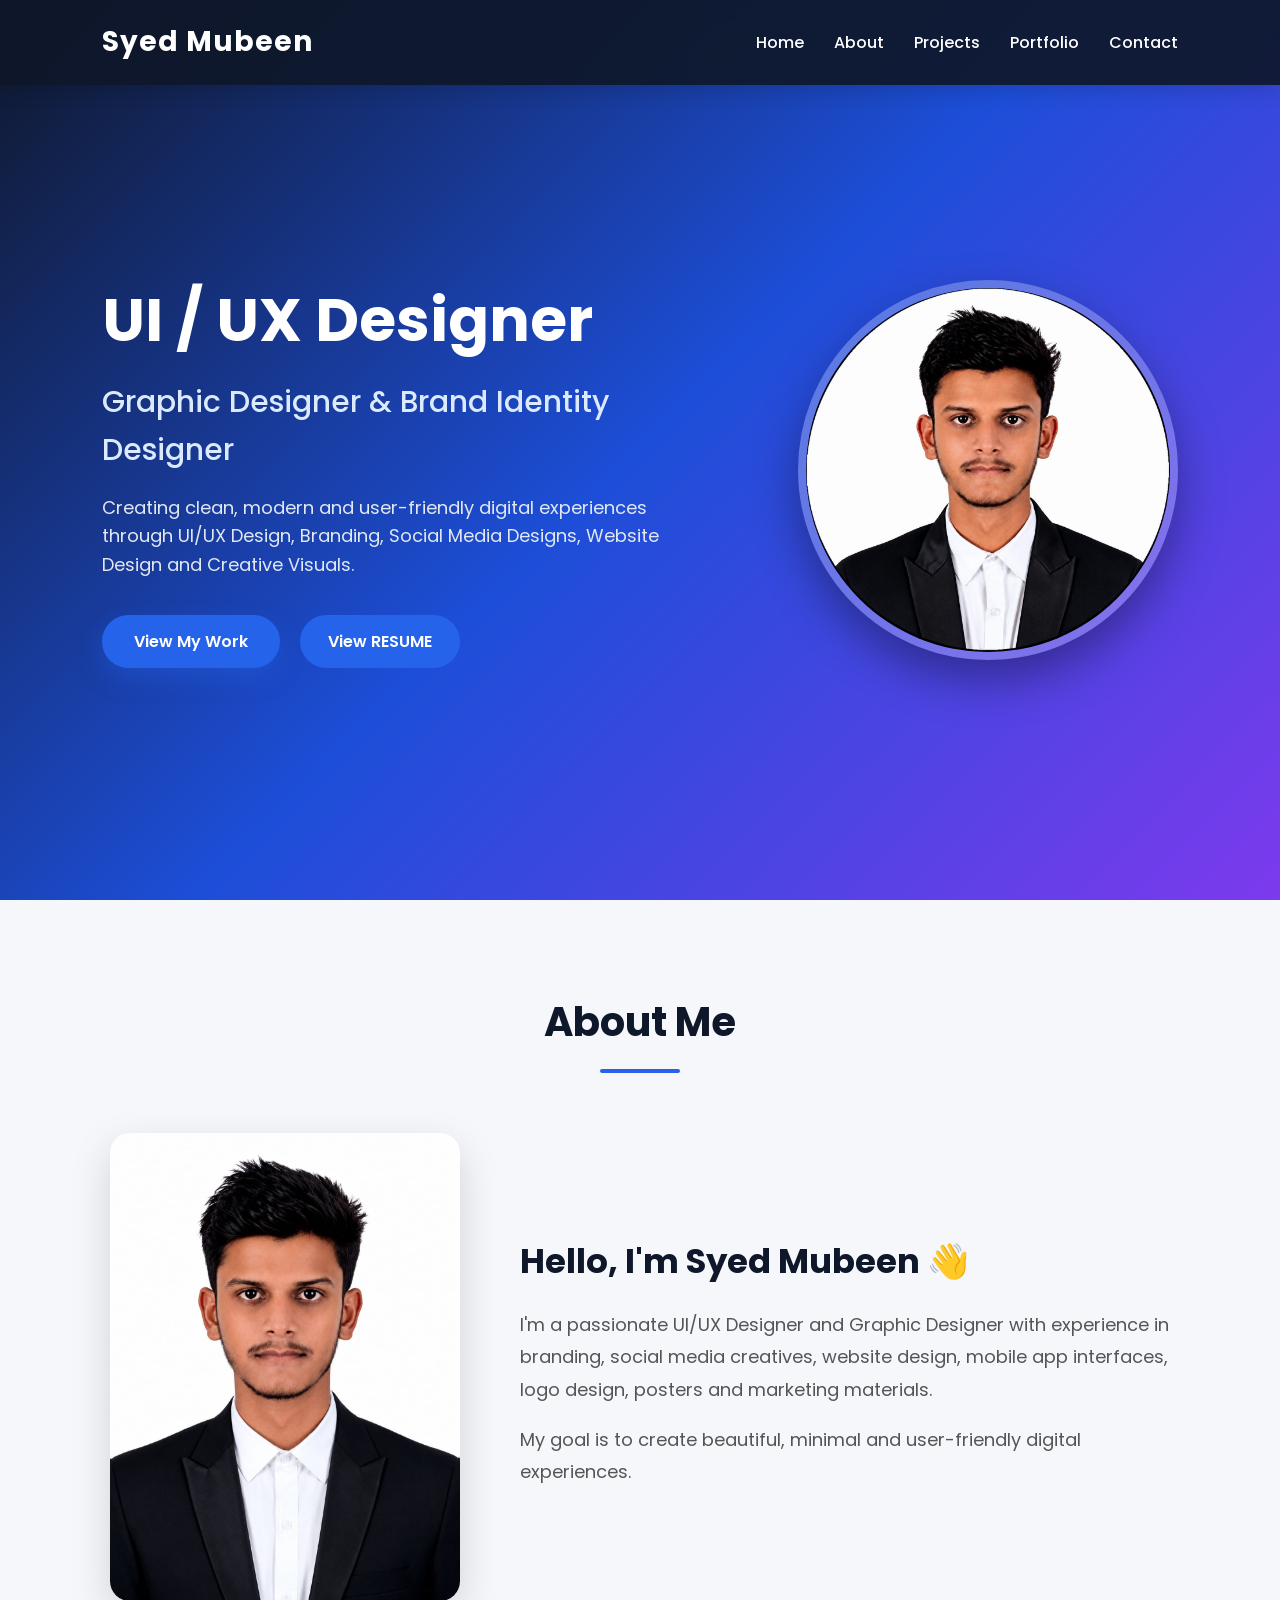
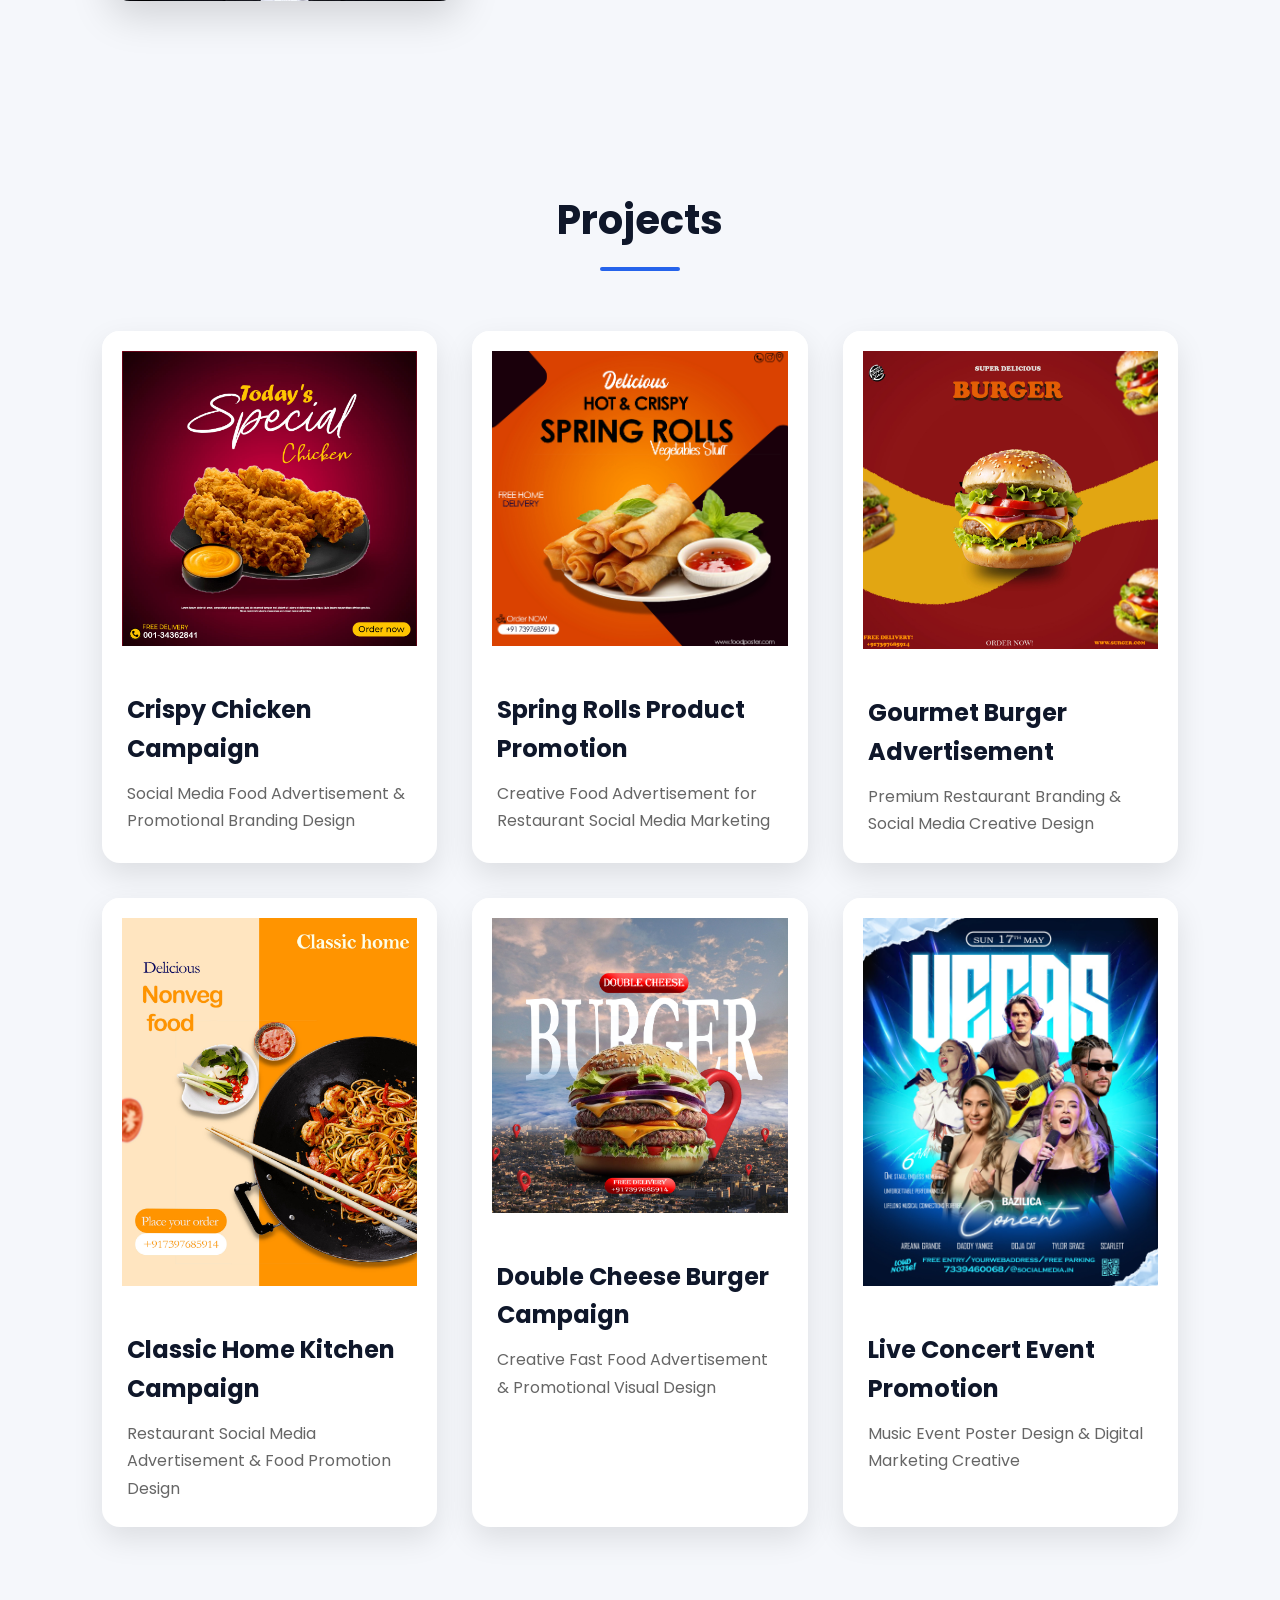
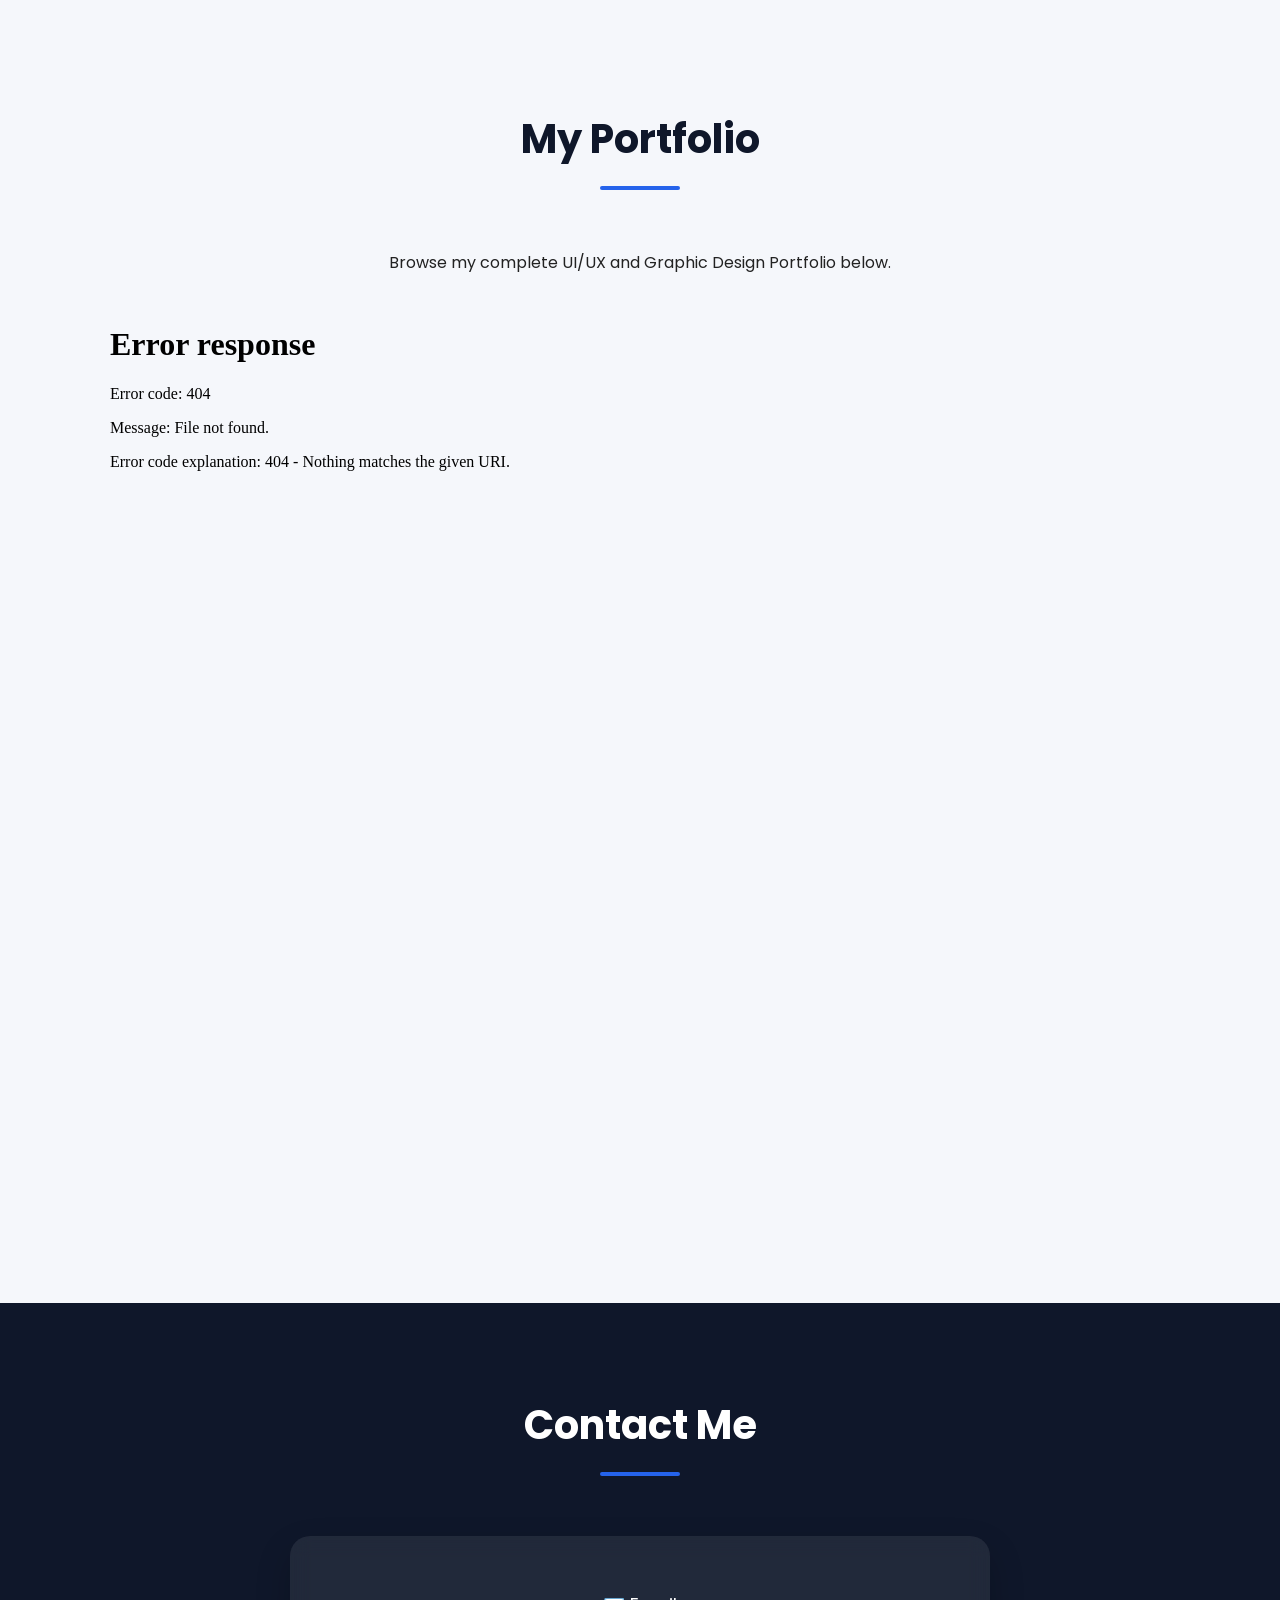
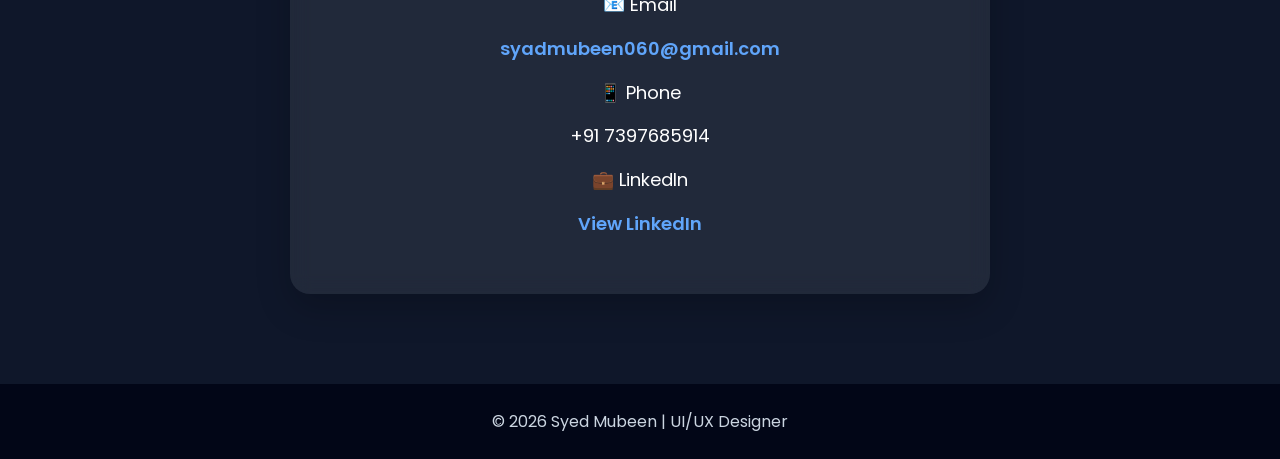
==== index.html @ ae84ab0b "Rename project.html to index.html" ====
<!DOCTYPE html>
<html lang="en">
<head>
    <meta charset="UTF-8">
    <meta name="viewport" content="width=device-width, initial-scale=1.0">
    <title>Syed Mubeen | UI/UX Designer</title>

    <!-- CSS -->
    <link rel="stylesheet" href="project.css">

    <!-- Google Font -->
    <link href="https://fonts.googleapis.com/css2?family=Poppins:wght@300;400;500;600;700&display=swap" rel="stylesheet">
</head>

<body>

<!-- ================= NAVBAR ================= -->

<header>

<div class="logo">
    Syed Mubeen
</div>

<nav>

<ul>

<li><a href="#home">Home</a></li>

<li><a href="#about">About</a></li>

<li><a href="#projects">Projects</a></li>

<li><a href="#portfolio">Portfolio</a></li>

<li><a href="#contact">Contact</a></li>

</ul>

</nav>

</header>

<!-- ================= HERO ================= -->

<section id="home" class="hero">

<div class="hero-text">

<h1>UI / UX Designer</h1>

<h2>Graphic Designer & Brand Identity Designer</h2>

<p>

Creating clean, modern and user-friendly digital experiences
through UI/UX Design, Branding, Social Media Designs,
Website Design and Creative Visuals.

</p>

<div class="hero-buttons">

<a href="#projects" class="btn">
View My Work
</a>

<a href="pdf file.html" class="pdf-btn">
    View RESUME
</a>

</div>

</div>

<div class="hero-image">
    <img src="images/profile1.jpeg.jpeg" alt="Syed Mubeen">
</div>

</section>

<!-- ================= ABOUT ================= -->

<section id="about">

<h2 class="section-title">
About Me
</h2>

<div class="about-container">

<div class="about-image">

<img src="images/profile.jpeg.jpeg">

</div>

<div class="about-text">

<h3>Hello, I'm Syed Mubeen 👋</h3>

<p>

I'm a passionate UI/UX Designer and Graphic Designer with experience in branding,
social media creatives, website design, mobile app interfaces,
logo design, posters and marketing materials.

</p>

<p>

My goal is to create beautiful,
minimal and user-friendly digital experiences.

</p>

</div>

</div>

</section>

<!-- ================= PROJECTS ================= -->

<section id="projects">

<h2 class="section-title">

Projects

</h2>

<div class="project-grid">

<!-- Project 1 -->

<div class="project-card">

    <div class="project-image">
        <img src="projects/project1.jpg.jpg" alt="Titan Fitness Branding">
    </div>

    <div class="project-content">
        <h3>Crispy Chicken Campaign</h3>
        <p>Social Media Food Advertisement & Promotional Branding Design</p>
    </div>

</div>

<!-- Project 2 -->

<div class="project-card">

    <div class="project-image">
        <img src="projects/project2.jpg.jpg" alt="Restaurant Poster">
    </div>

    <div class="project-content">
        <h3>Spring Rolls Product Promotion</h3>
        <p>Creative Food Advertisement for Restaurant Social Media Marketing</p>
    </div>

</div>

<!-- Project 3 -->

<div class="project-card">

    <div class="project-image">
        <img src="projects/project3.jpg.jpg" alt="Restaurant Poster">
    </div>

    <div class="project-content">
        <h3>Gourmet Burger Advertisement</h3>
        <p>Premium Restaurant Branding & Social Media Creative Design</p>
    </div>

</div>

<!-- Project 4 -->

<div class="project-card">

    <div class="project-image">
        <img src="projects/project4.jpg.jpg" alt="Restaurant Poster">
    </div>

    <div class="project-content">
        <h3>Classic Home Kitchen Campaign</h3>
        <p>Restaurant Social Media Advertisement & Food Promotion Design</p>
    </div>

</div>

<!-- Project 5 -->

<div class="project-card">

    <div class="project-image">
        <img src="projects/project5.jpg.jpg" alt="Restaurant Poster">
    </div>

    <div class="project-content">
        <h3>Double Cheese Burger Campaign</h3>
        <p>Creative Fast Food Advertisement & Promotional Visual Design</p>
    </div>

</div>

<!-- Project 6 -->

<div class="project-card">

    <div class="project-image">
        <img src="projects/project6.jpg.jpeg" alt="Restaurant Poster">
    </div>

    <div class="project-content">
        <h3>Live Concert Event Promotion</h3>
        <p>Music Event Poster Design & Digital Marketing Creative</p>
    </div>

</div>

</div>

</section>

<section id="portfolio">

    <h2 class="section-title">My Portfolio</h2>

    <p style="text-align:center; margin-bottom:30px;">
        Browse my complete UI/UX and Graphic Design Portfolio below.
    </p>

    <div class="pdf-viewer">

        <iframe
            src="pdfs/logo Portfolio.pdf.pdf"
            width="100%"
            height="900"
            frameborder="0">
        </iframe>

    </div>

</section>

<!-- ================= CONTACT ================= -->

<section id="contact">

<h2 class="section-title">

Contact Me

</h2>

<div class="contact-box">

<p>📧 Email</p>

<p>

<a href="mailto:syadmubeen060@gmail.com">

syadmubeen060@gmail.com

</a>

</p>

<p>📱 Phone</p>

<p>

+91 7397685914

</p>

<p>💼 LinkedIn</p>

<p>

<a href="https://www.linkedin.com/in/syed-mubeen-b4092838b"
target="_blank">

View LinkedIn

</a>

</p>

</div>

</section>

<footer>

© 2026 Syed Mubeen | UI/UX Designer

</footer>

</body>
</html>
---- project.css ----
@import url('https://fonts.googleapis.com/css2?family=Poppins:wght@300;400;500;600;700&display=swap');
*{
    margin:0;
    padding:0;
    box-sizing:border-box;
}

html{
    scroll-behavior:smooth;
}

body{
    font-family:'Poppins',sans-serif;
    background:#f5f7fb;
    color:#222;
    line-height:1.6;
    overflow-x:hidden;
}

/* ==========================
   HEADER
========================== */

header{
    position:fixed;
    top:0;
    left:0;
    width:100%;
    display:flex;
    justify-content:space-between;
    align-items:center;
    padding:20px 8%;
    background:rgba(15,23,42,.92);
    backdrop-filter:blur(10px);
    z-index:1000;
    box-shadow:0 5px 20px rgba(0,0,0,.15);
}

.logo{
    font-size:28px;
    font-weight:700;
    color:#ffffff;
    letter-spacing:1px;
    cursor:pointer;
}

nav ul{
    display:flex;
    list-style:none;
    gap:30px;
}

nav ul li a{
    text-decoration:none;
    color:#ffffff;
    font-size:16px;
    font-weight:500;
    transition:.3s;
    position:relative;
}

nav ul li a:hover{
    color:#60a5fa;
}

nav ul li a::after{
    content:"";
    position:absolute;
    left:0;
    bottom:-6px;
    width:0;
    height:2px;
    background:#60a5fa;
    transition:.3s;
}

nav ul li a:hover::after{
    width:100%;
}

/* ==========================
   HERO SECTION
========================== */

.hero{
    min-height:100vh;
    display:flex;
    justify-content:space-between;
    align-items:center;
    padding:120px 8% 80px;
    background:linear-gradient(135deg,#0f172a,#1d4ed8,#7c3aed);
    color:#ffffff;
}

.hero-text{
    max-width:600px;
}

.hero-text h1{
    font-size:60px;
    font-weight:700;
    margin-bottom:10px;
}

.hero-text h2{
    font-size:30px;
    font-weight:500;
    margin-bottom:20px;
    color:#dbeafe;
}

.hero-text p{
    font-size:18px;
    color:#e2e8f0;
    margin-bottom:35px;
}

/* ==========================
   BUTTONS
========================== */

.hero-buttons{
    display:flex;
    gap:20px;
    flex-wrap:wrap;
}

.btn{
    display:inline-block;
    padding:14px 32px;
    background:#2563eb;
    color:#ffffff;
    text-decoration:none;
    border-radius:50px;
    font-weight:600;
    transition:.3s;
    box-shadow:0 10px 25px rgba(37,99,235,.35);
}

.btn:hover{
    background:#1d4ed8;
    transform:translateY(-4px);
}

.btn-outline{
    display:inline-block;
    padding:14px 32px;
    border:2px solid #ffffff;
    color:#ffffff;
    text-decoration:none;
    border-radius:50px;
    font-weight:600;
    transition:.3s;
}

.btn-outline:hover{
    background:#ffffff;
    color:#0f172a;
}

/* ==========================
   HERO IMAGE
========================== */

.hero-image{
    display:flex;
    justify-content:center;
    align-items:center;
}

.hero-image img{
    width:380px;
    height:380px;
    object-fit:cover;
    border-radius:50%;
    border:8px solid rgba(255,255,255,.25);
    box-shadow:0 20px 45px rgba(0,0,0,.35);
}

/* ==========================
   COMMON SECTION
========================== */

section{
    padding:90px 8%;
}

.section-title{
    text-align:center;
    font-size:40px;
    margin-bottom:60px;
    color:#0f172a;
    position:relative;
}

.section-title::after{
    content:"";
    width:80px;
    height:4px;
    background:#2563eb;
    display:block;
    margin:15px auto 0;
    border-radius:50px;
}
/* ==========================================
   ABOUT SECTION
========================================== */

.about-container{
    display:flex;
    justify-content:center;
    align-items:center;
    gap:60px;
    flex-wrap:wrap;
}

.about-image img{
    width:350px;
    border-radius:20px;
    box-shadow:0 15px 40px rgba(0,0,0,.15);
    transition:.4s;
}

.about-image img:hover{
    transform:scale(1.03);
}

.about-text{
    max-width:650px;
}

.about-text h3{
    font-size:34px;
    color:#0f172a;
    margin-bottom:20px;
}

.about-text p{
    font-size:18px;
    color:#555;
    margin-bottom:18px;
    line-height:1.8;
}

/* ==========================================
   PROJECTS
========================================== */

.project-grid{
    display:grid;
    grid-template-columns:repeat(auto-fit,minmax(320px,1fr));
    gap:35px;
}

.project-card{
    background:#fff;
    border-radius:18px;
    overflow:hidden;
    box-shadow:0 12px 30px rgba(0,0,0,.10);
    transition:.35s;
}

.project-card:hover{
    transform:translateY(-12px) scale(1.02);
    box-shadow:0 25px 50px rgba(0,0,0,.18);
}

.project-image{
    padding:20px;
    background:#fff;
    display:flex;
    justify-content:center;
    align-items:center;
}

.project-image img{
    width:auto;
    height:auto;
    max-width:100%;
    max-height:700px;
    object-fit:contain;
    display:block;
}

.project-content{
    padding:25px;
}

.project-content h3{
    font-size:24px;
    color:#0f172a;
    margin-bottom:12px;
}

.project-content p{
    color:#666;
    line-height:1.7;
}

/* ==========================================
   PDF PORTFOLIO
========================================== */

.pdf-grid{
    display:grid;
    grid-template-columns:repeat(auto-fit,minmax(320px,1fr));
    gap:35px;
}

.pdf-card{
    background:linear-gradient(135deg,#ffffff,#f3f7ff);
    border-radius:20px;
    padding:35px;
    text-align:center;
    box-shadow:0 15px 35px rgba(0,0,0,.10);
    transition:.35s;
    border:1px solid #dbeafe;
}

.pdf-card:hover{
    transform:translateY(-10px) scale(1.03);
}

.pdf-card h3{
    font-size:26px;
    color:#0f172a;
    margin:20px 0 15px;
}

.pdf-card p{
    color:#666;
    line-height:1.8;
    margin-bottom:25px;
}

.pdf-btn{
    display:inline-block;
    padding:14px 28px;
    background:#2563eb;
    color:#fff;
    text-decoration:none;
    border-radius:50px;
    font-weight:600;
    transition:.3s;
}

.pdf-btn:hover{
    background:#1d4ed8;
    transform:scale(1.05);
}
/* ==========================================
   CONTACT SECTION
========================================== */

#contact{
    background:#0f172a;
    color:#ffffff;
}

#contact .section-title{
    color:#ffffff;
}

.contact-box{
    max-width:700px;
    margin:auto;
    background:rgba(255,255,255,.08);
    backdrop-filter:blur(10px);
    padding:40px;
    border-radius:20px;
    text-align:center;
    box-shadow:0 15px 35px rgba(0,0,0,.20);
}

.contact-box p{
    margin:15px 0;
    font-size:18px;
}

.contact-box a{
    color:#60a5fa;
    text-decoration:none;
    font-weight:600;
}

.contact-box a:hover{
    color:#ffffff;
}

/* ==========================================
   FOOTER
========================================== */

footer{
    background:#020617;
    color:#cbd5e1;
    text-align:center;
    padding:25px;
    font-size:16px;
}

/* ==========================================
   SCROLLBAR
========================================== */

::-webkit-scrollbar{
    width:10px;
}

::-webkit-scrollbar-track{
    background:#e5e7eb;
}

::-webkit-scrollbar-thumb{
    background:#2563eb;
    border-radius:20px;
}

::-webkit-scrollbar-thumb:hover{
    background:#1d4ed8;
}

/* ==========================================
   ANIMATIONS
========================================== */

.project-card,
.pdf-card,
.about-image img,
.hero-image img{
    animation:fadeUp 0.8s ease;
}

@keyframes fadeUp{
    from{
        opacity:0;
        transform:translateY(40px);
    }
    to{
        opacity:1;
        transform:translateY(0);
    }
}

/* ==========================================
   RESPONSIVE DESIGN
========================================== */

@media (max-width:992px){

header{
    padding:18px 5%;
}

.hero{
    flex-direction:column;
    text-align:center;
    padding-top:140px;
}

.hero-text{
    max-width:100%;
}

.hero-text h1{
    font-size:46px;
}

.hero-text h2{
    font-size:24px;
}

.hero-buttons{
    justify-content:center;
}

.hero-image{
    margin-top:40px;
}

.hero-image img{
    width:300px;
    height:300px;
}

.about-container{
    flex-direction:column;
    text-align:center;
}

.about-image img{
    width:300px;
}

}

@media (max-width:768px){

nav ul{
    flex-wrap:wrap;
    justify-content:center;
    gap:15px;
}

.logo{
    font-size:22px;
}

.hero-text h1{
    font-size:38px;
}

.hero-text h2{
    font-size:20px;
}

.hero-text p{
    font-size:16px;
}

.section-title{
    font-size:32px;
}

.project-grid,
.pdf-grid{
    grid-template-columns:1fr;
}

.contact-box{
    padding:25px;
}

}

@media (max-width:480px){

.hero{
    padding:120px 20px 60px;
}

section{
    padding:70px 20px;
    scroll-margin-top:90px;
}

.hero-image img{
    width:240px;
    height:240px;
}

.btn,
.btn-outline,
.pdf-btn{
    width:100%;
    text-align:center;
}

.contact-box p{
    font-size:16px;
}

}
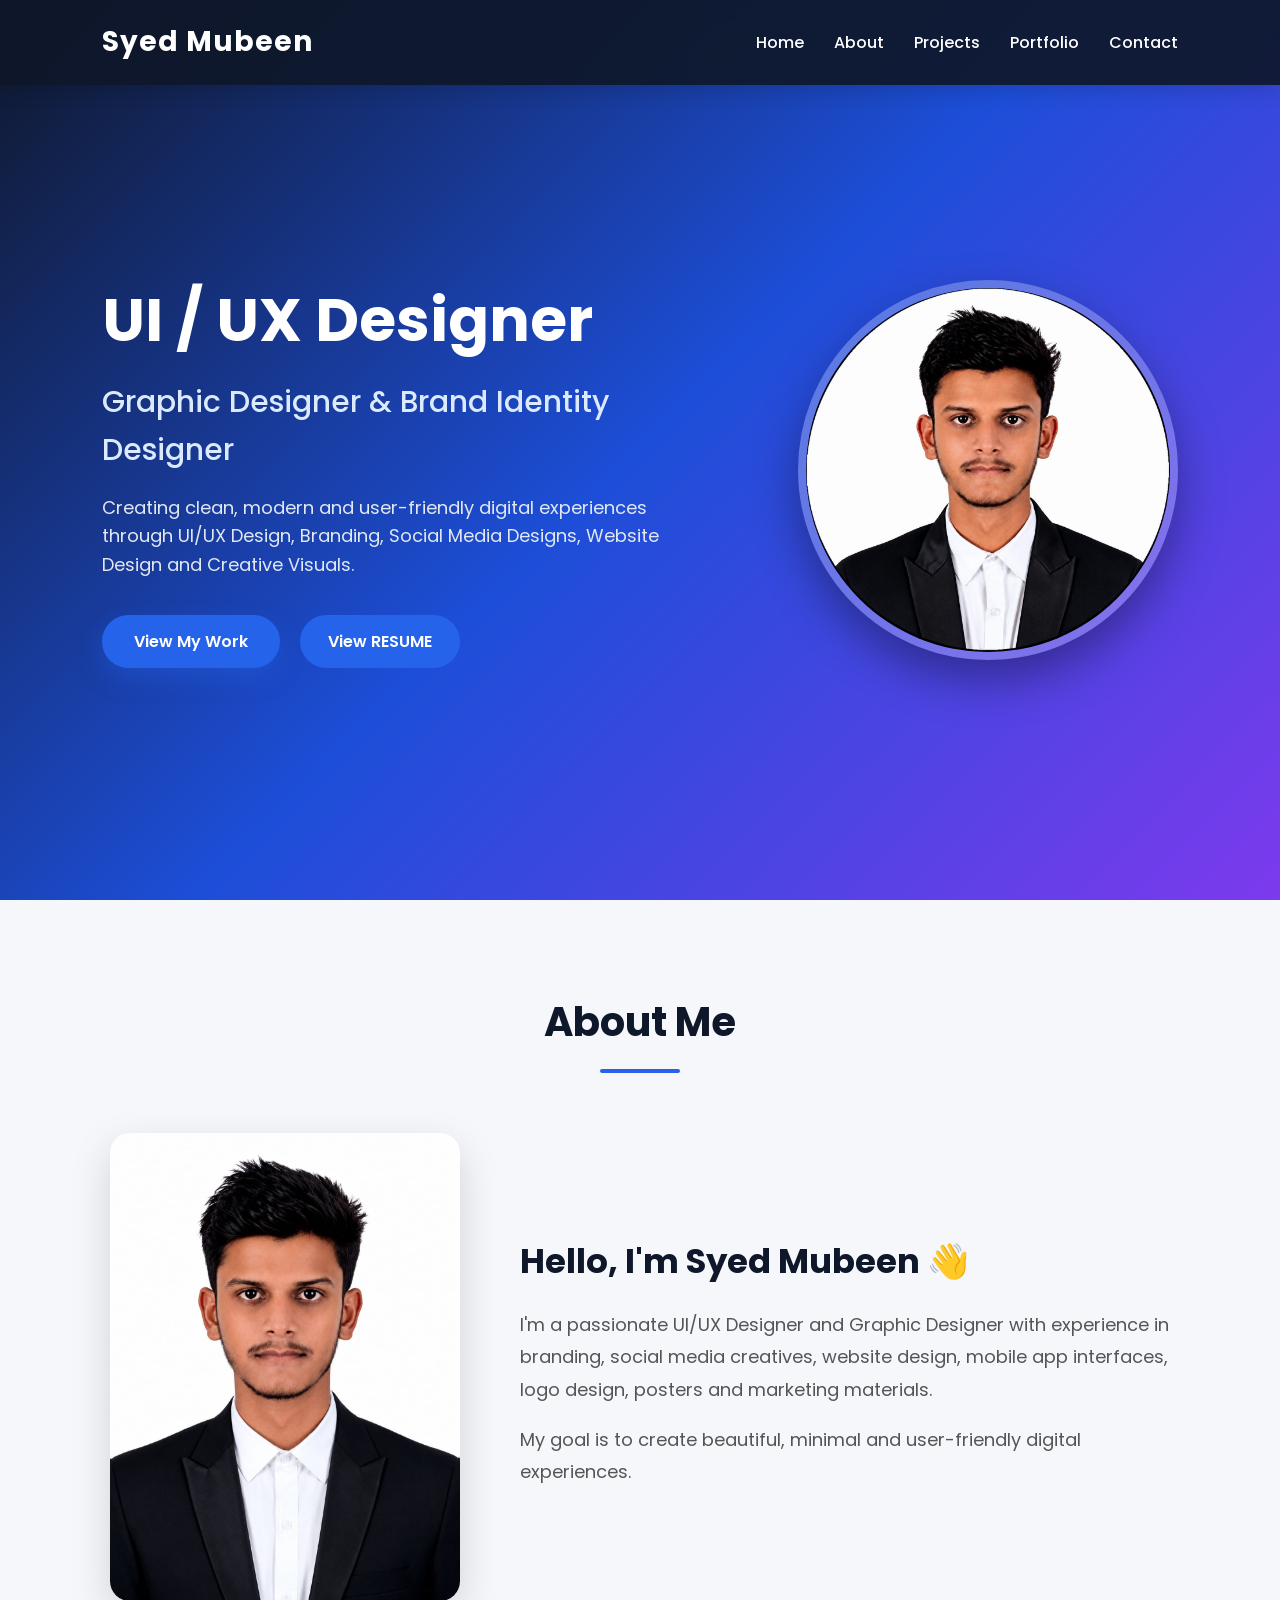
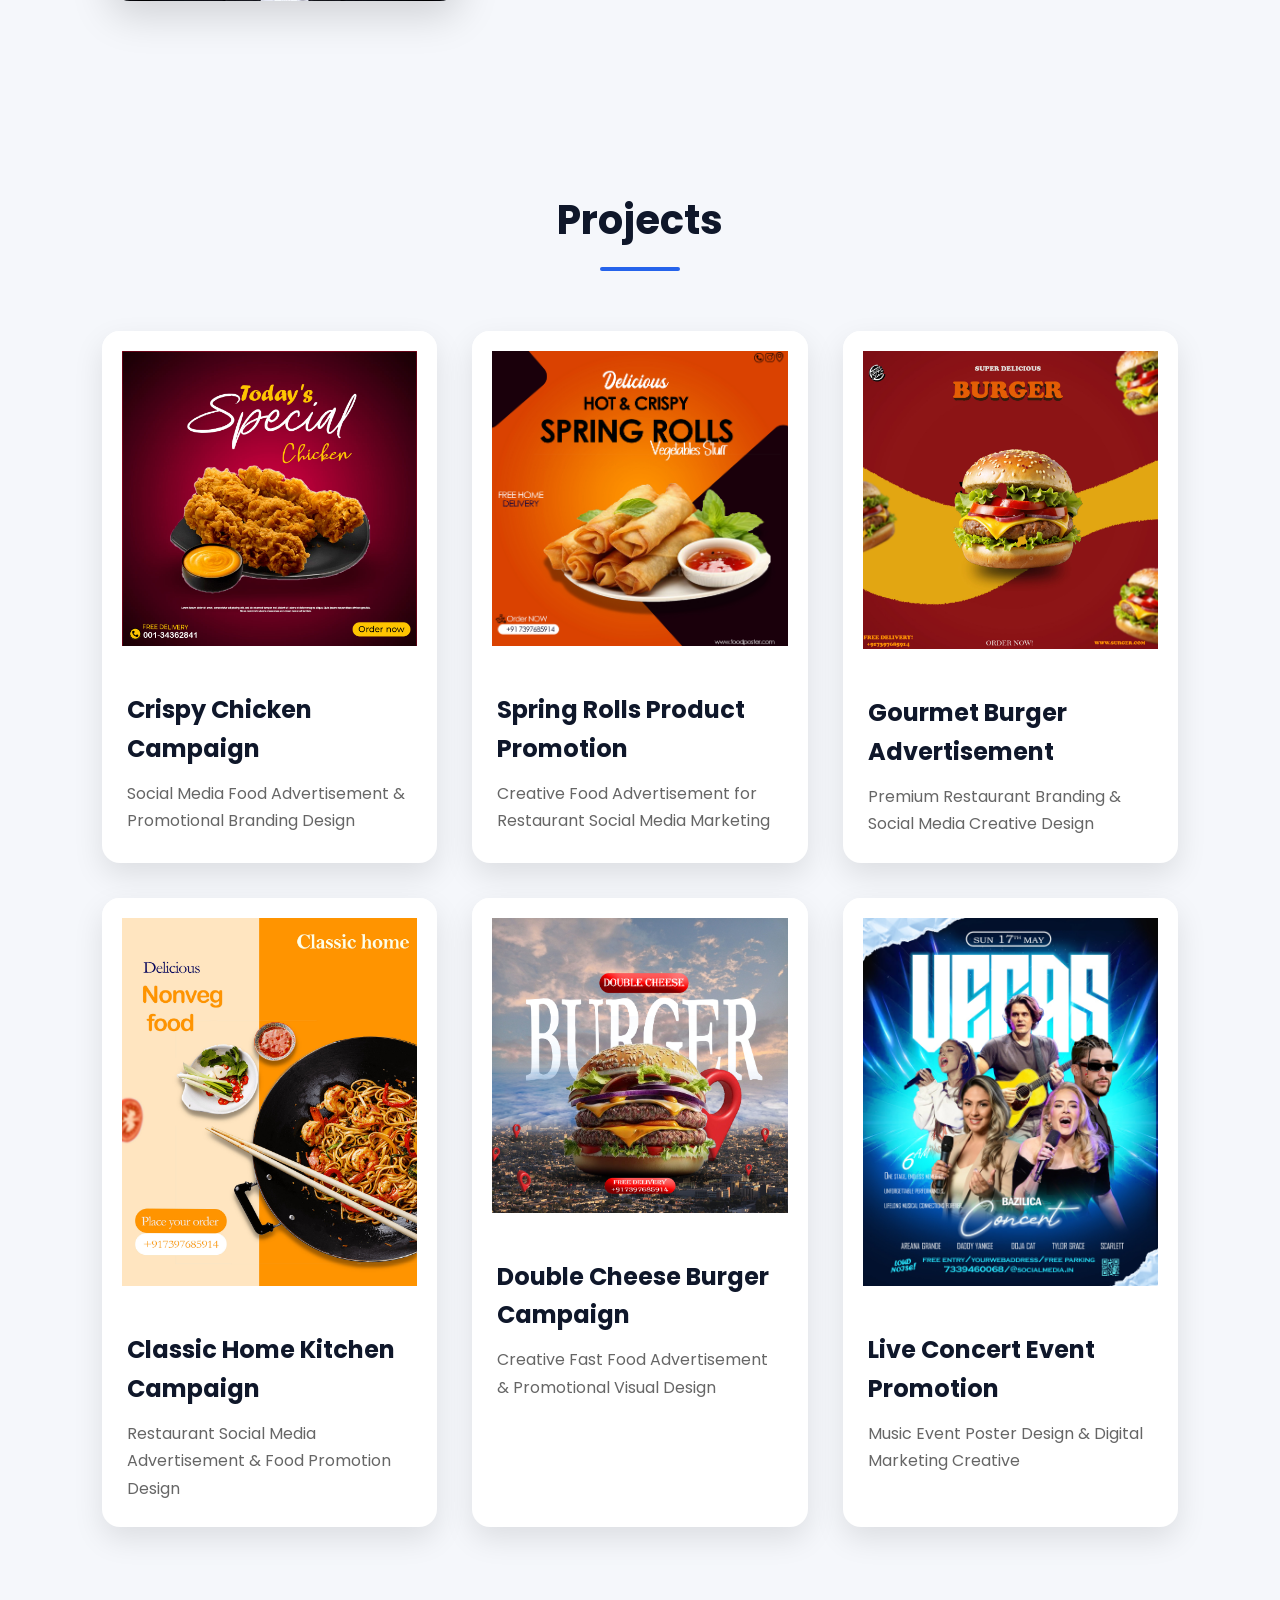
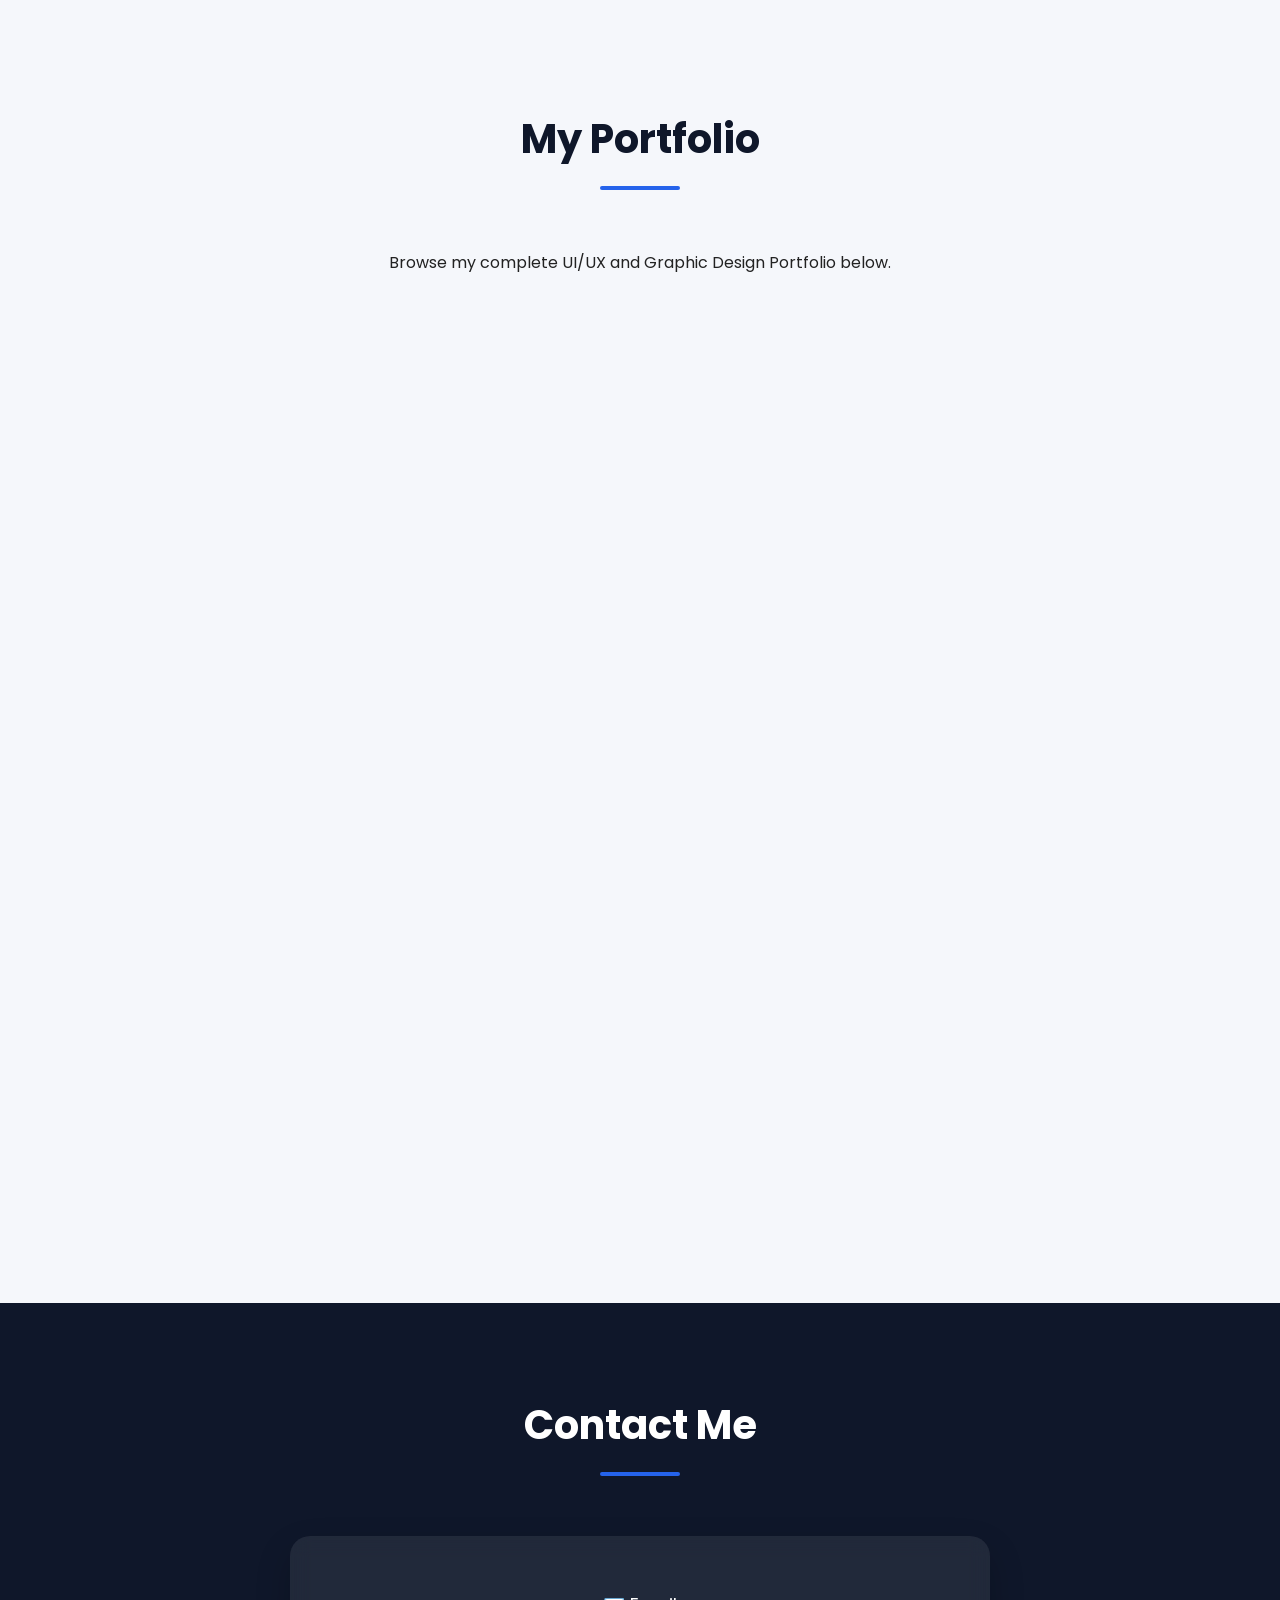
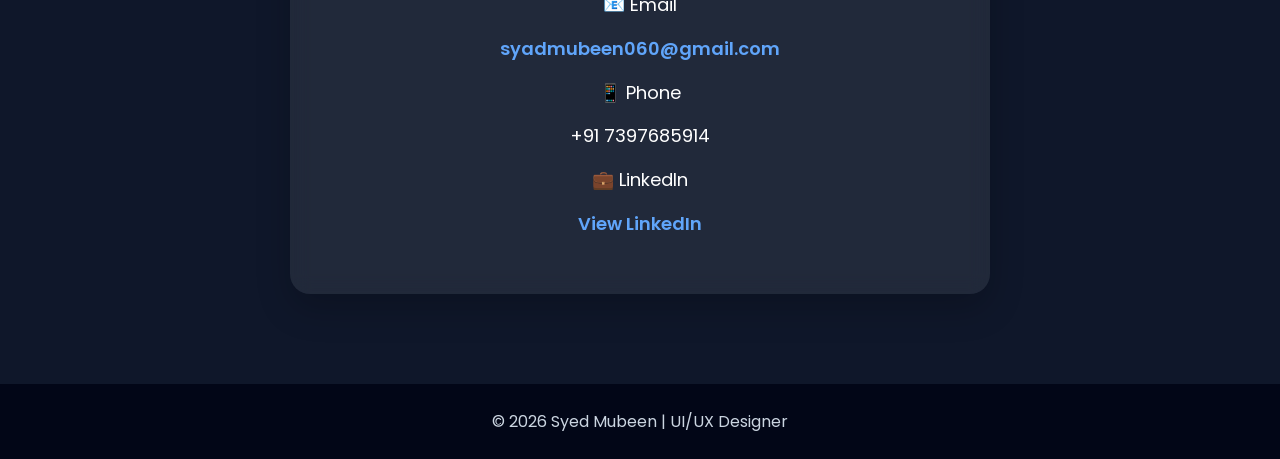
==== commit 2b4a8031: "Restore index.html with original content" ====
--- a/index.html
+++ b/index.html
@@ -265,7 +265,7 @@
 
 <p>
 
-<a href="mailto:syadmubeen060@gmail.com">
+<a href="mailto:syedmubeen060@gmail.com">
 
 syadmubeen060@gmail.com
 
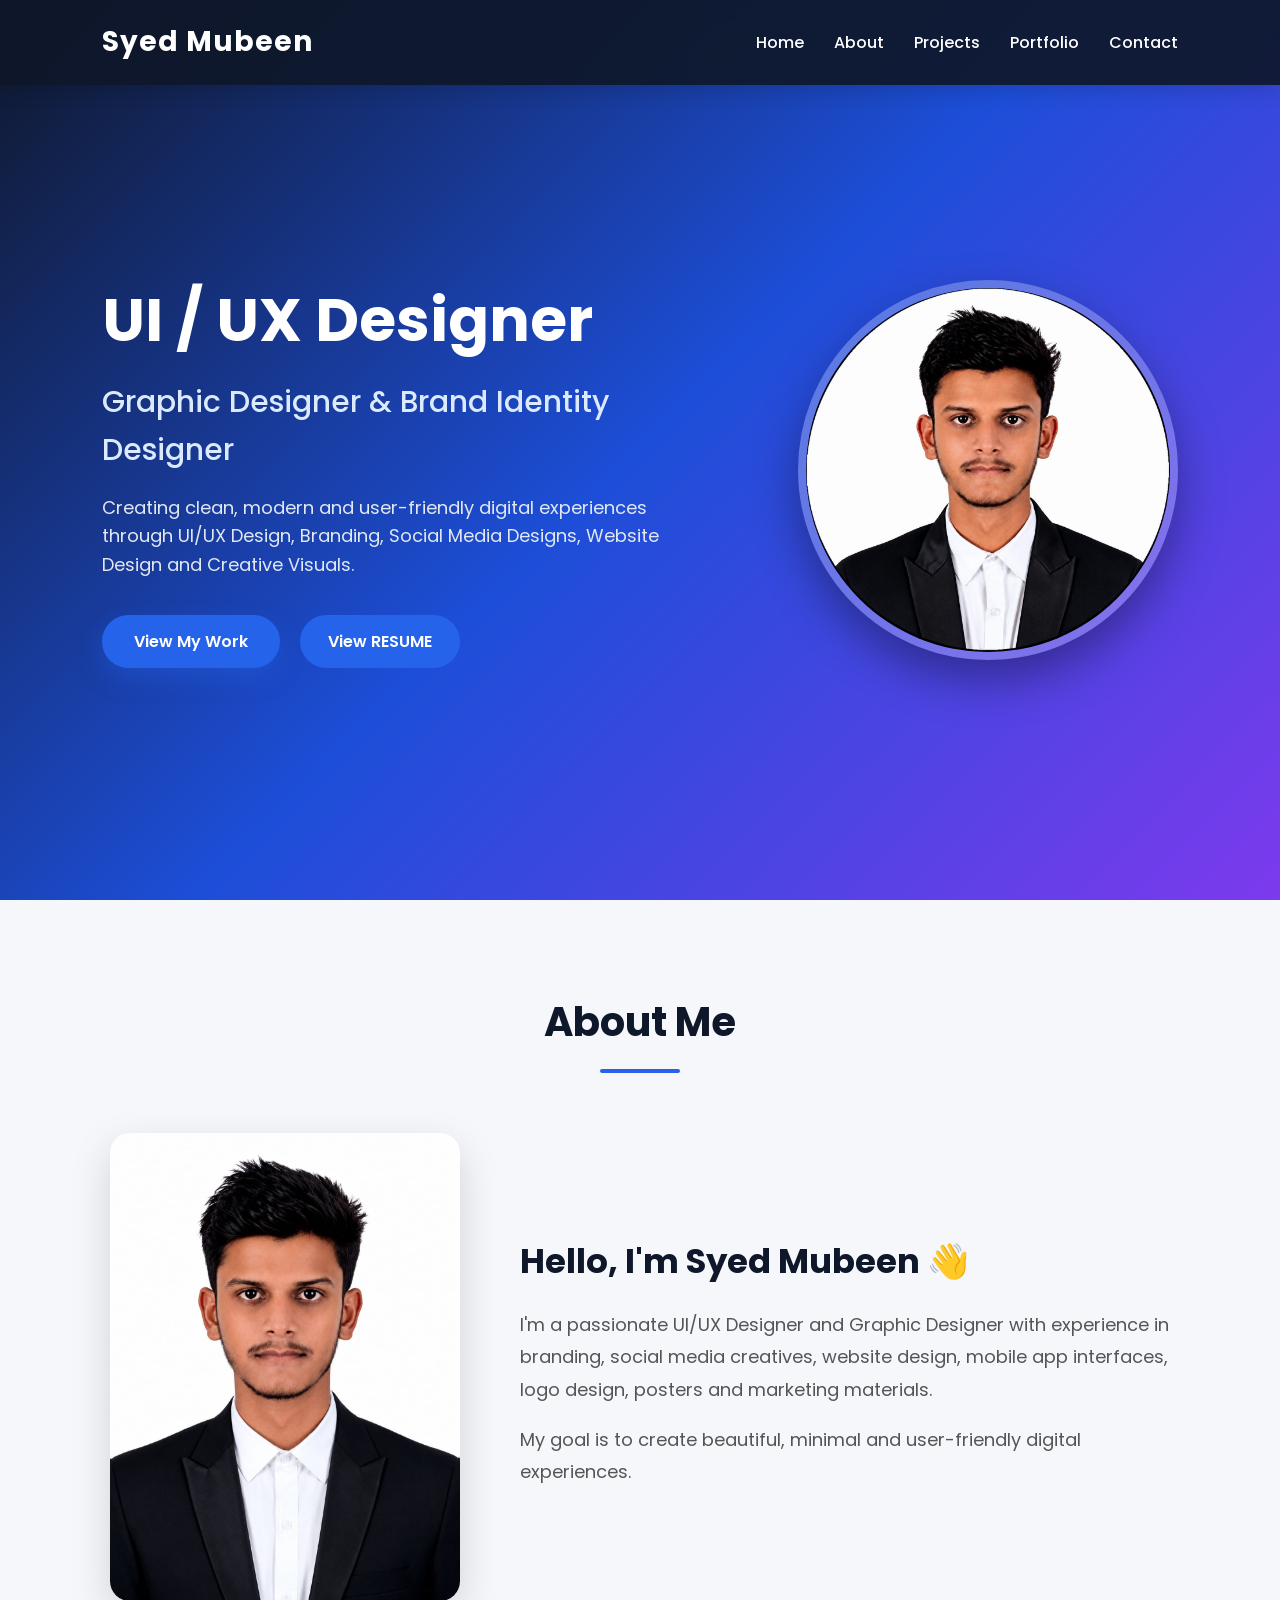
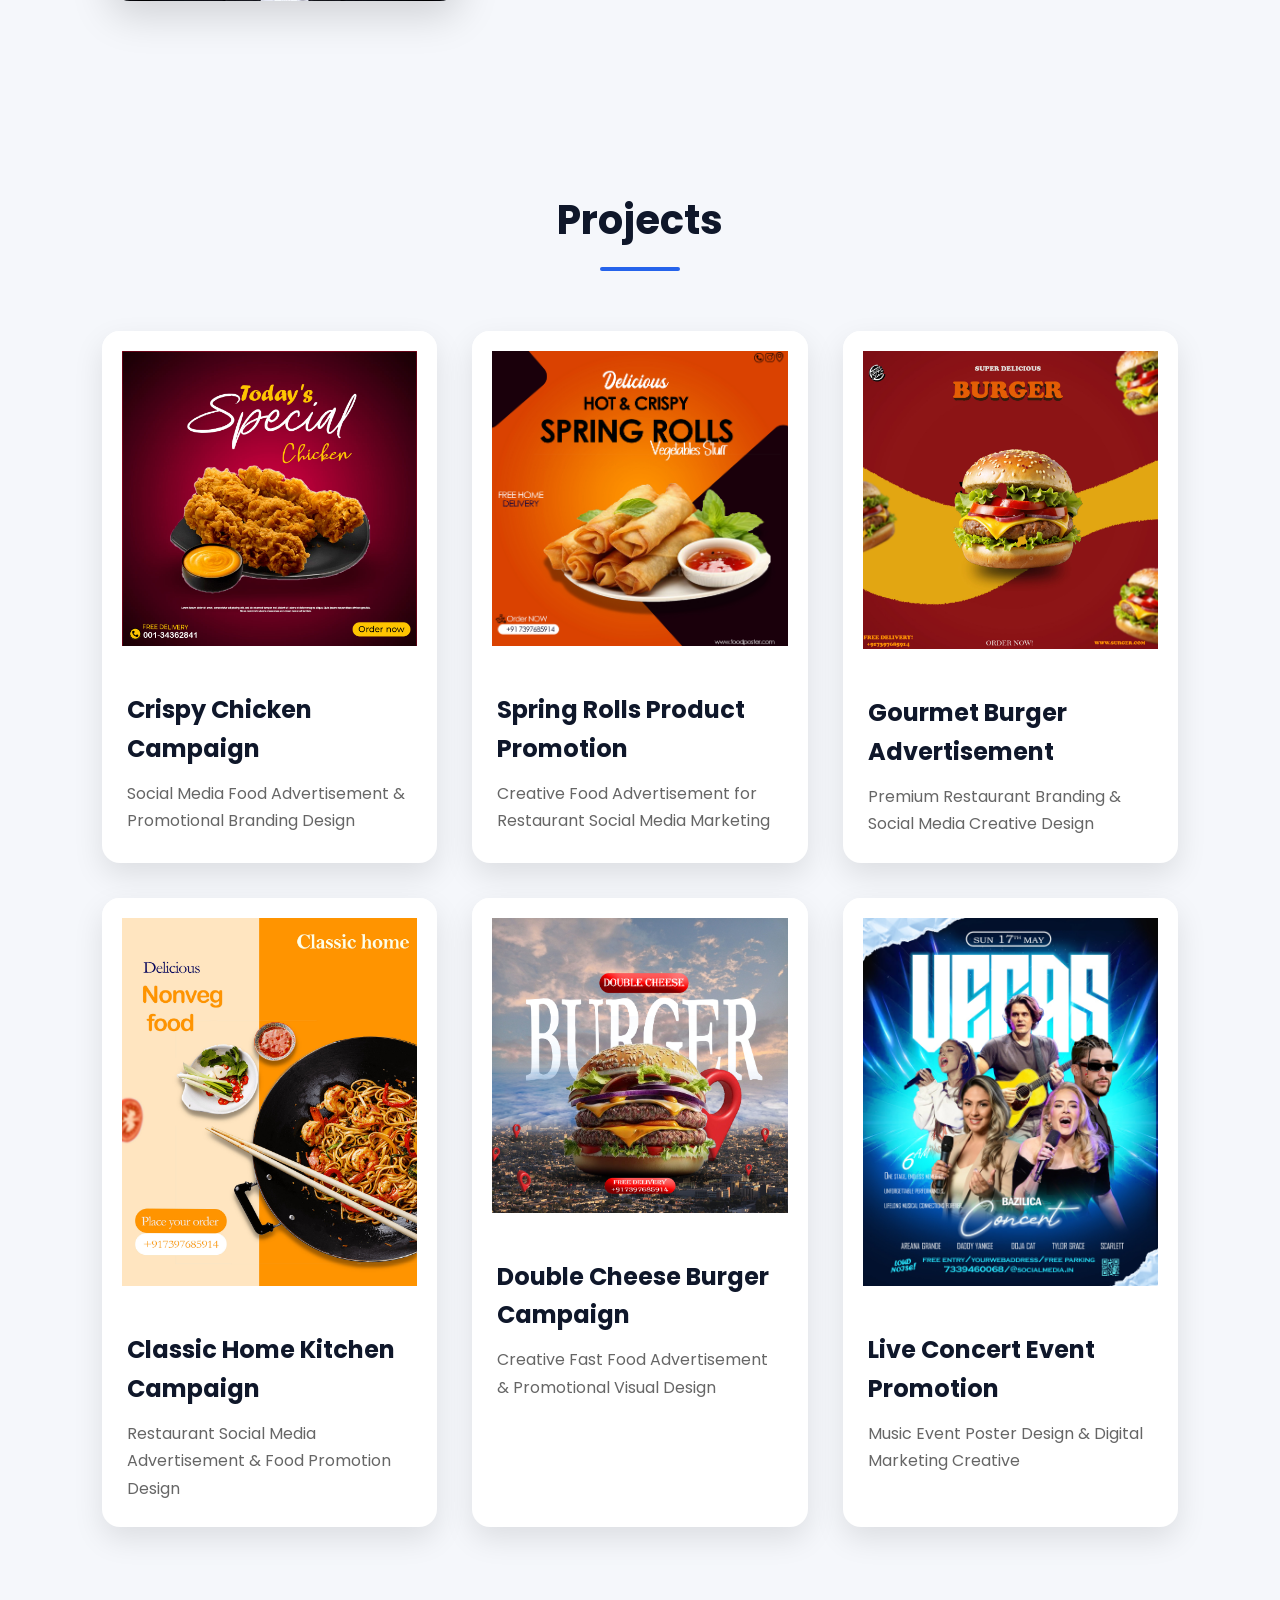
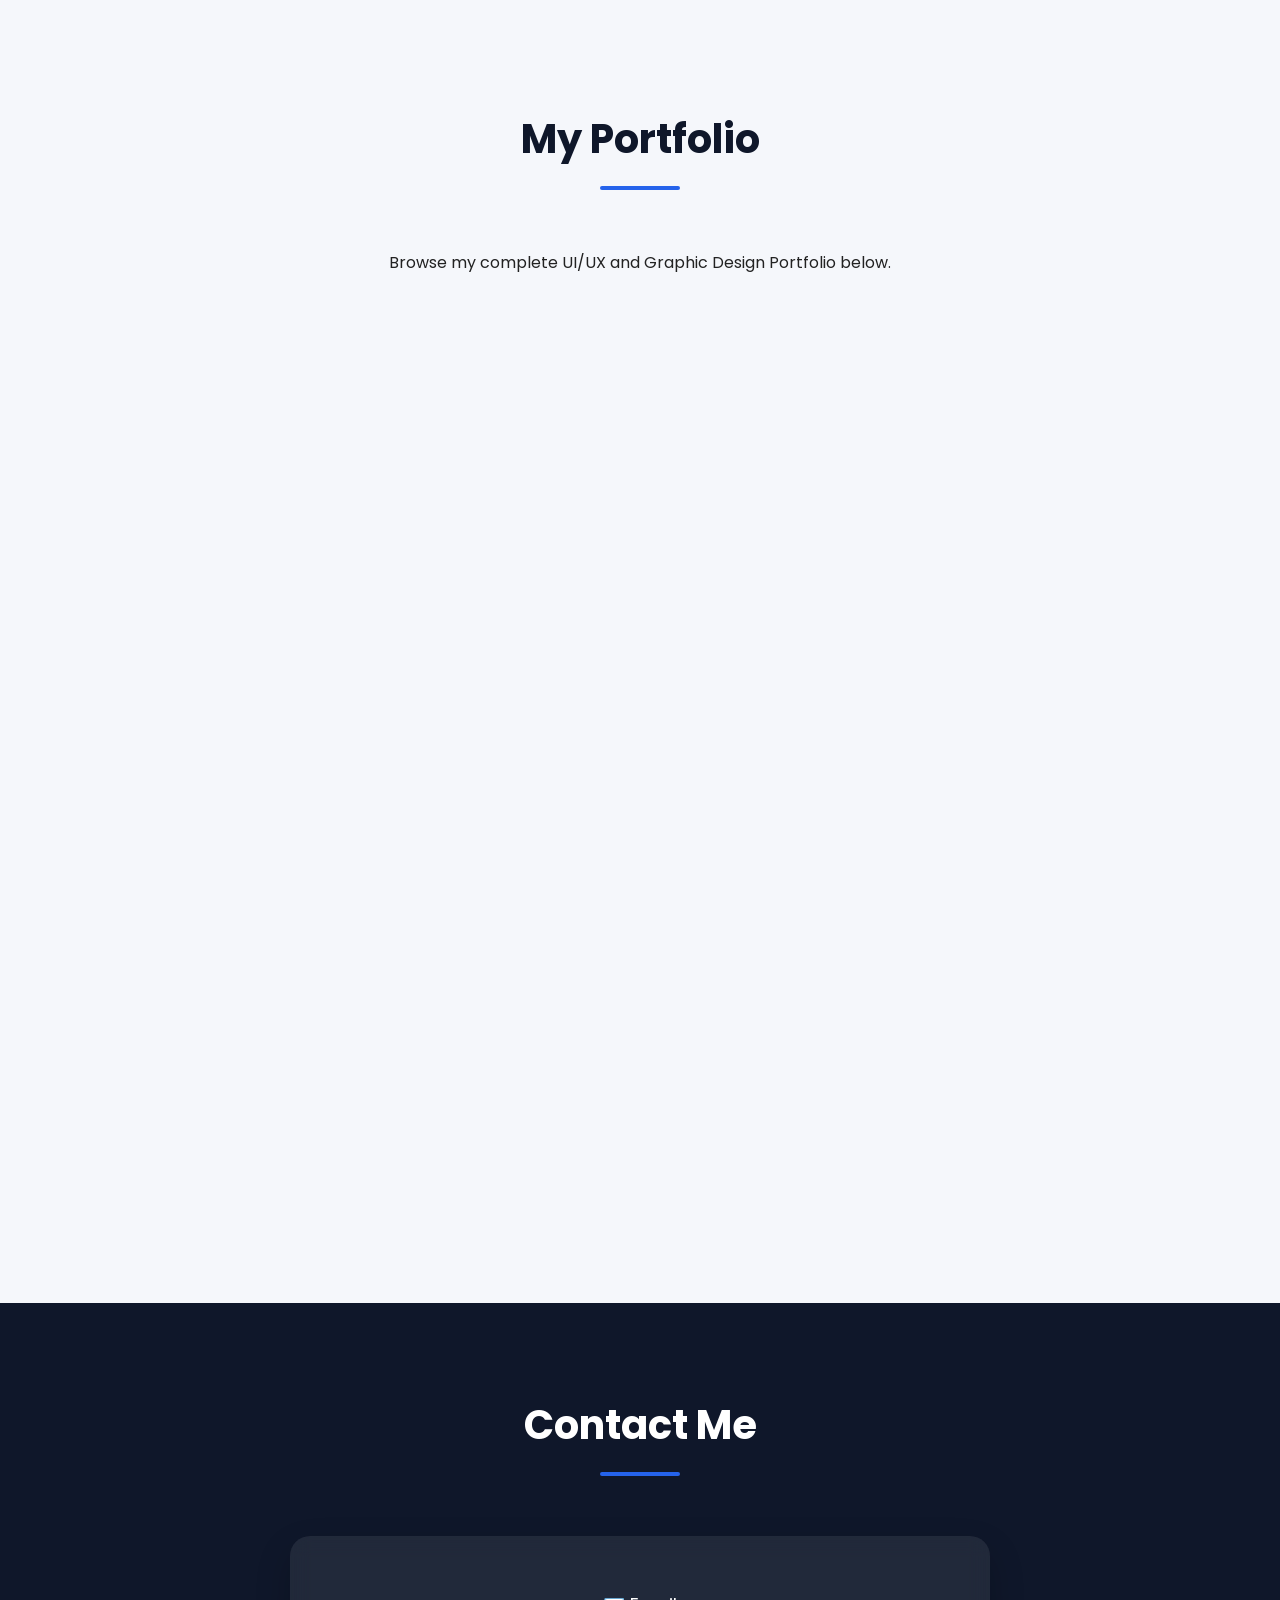
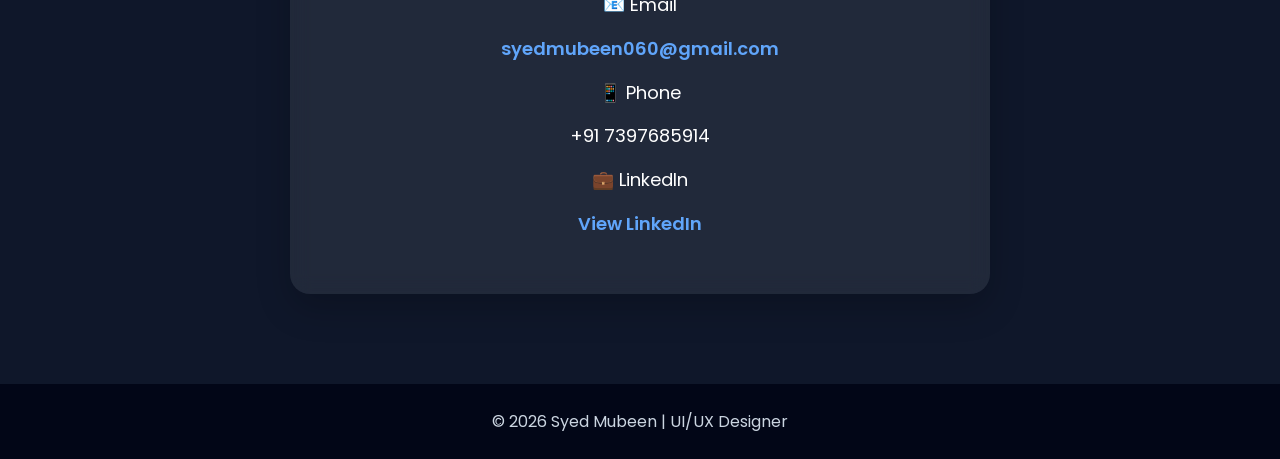
==== commit af9a2423: "Fix HTML formatting and structure" ====
--- a/index.html
+++ b/index.html
@@ -267,7 +267,7 @@
 
 <a href="mailto:syedmubeen060@gmail.com">
 
-syadmubeen060@gmail.com
+syedmubeen060@gmail.com
 
 </a>
 
